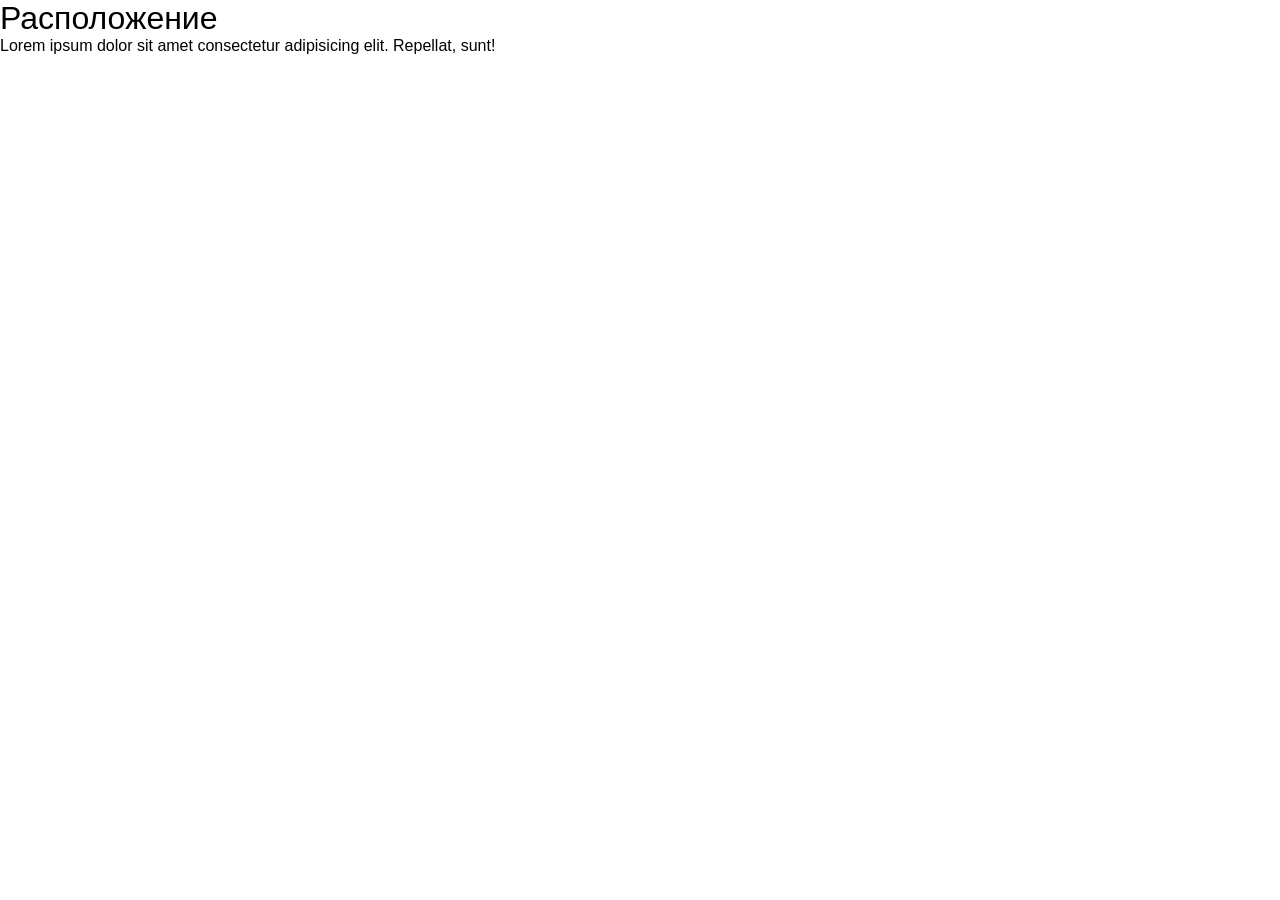
==== location.html @ bfa883aa "Инициализация проекта" ====
<!DOCTYPE html>
<html lang="en">
<head>
    <meta charset="UTF-8">
    <meta name="viewport" content="width=device-width, initial-scale=1.0">
    <title>Document</title>
    <link rel="stylesheet" href="css/style.min.css">
</head>
<body>
    <h1>Расположение</h1>
    Lorem ipsum dolor sit amet consectetur adipisicing elit. Repellat, sunt!
</body>
</html>
---- css/style.min.css ----
@font-face{font-family:"Montserrat";src:url("../assets/fontsMontserrat-Regular.eot");src:local("Montserrat Regular"),local("Montserrat-Regular"),url("../assets/fontsMontserrat-Regular.eot?#iefix") format("embedded-opentype"),url("../assets/fontsMontserrat-Regular.woff2") format("woff2"),url("../assets/fontsMontserrat-Regular.woff") format("woff"),url("../assets/fontsMontserrat-Regular.ttf") format("truetype");font-weight:normal;font-style:normal}@font-face{font-family:"Montserrat";src:url("../assets/fontsMontserrat-Bold.eot");src:local("Montserrat Bold"),local("Montserrat-Bold"),url("../assets/fontsMontserrat-Bold.eot?#iefix") format("embedded-opentype"),url("../assets/fontsMontserrat-Bold.woff2") format("woff2"),url("../assets/fontsMontserrat-Bold.woff") format("woff"),url("../assets/fontsMontserrat-Bold.ttf") format("truetype");font-weight:bold;font-style:normal}@font-face{font-family:"Montserrat";src:url("../assets/fontsMontserrat-Medium.eot");src:local("Montserrat Medium"),local("Montserrat-Medium"),url("../assets/fontsMontserrat-Medium.eot?#iefix") format("embedded-opentype"),url("../assets/fontsMontserrat-Medium.woff2") format("woff2"),url("../assets/fontsMontserrat-Medium.woff") format("woff"),url("../assets/fontsMontserrat-Medium.ttf") format("truetype");font-weight:500;font-style:normal}@font-face{font-family:"Montserrat";src:url("../assets/fontsMontserrat-SemiBold.eot");src:local("Montserrat SemiBold"),local("Montserrat-SemiBold"),url("../assets/fontsMontserrat-SemiBold.eot?#iefix") format("embedded-opentype"),url("../assets/fontsMontserrat-SemiBold.woff2") format("woff2"),url("../assets/fontsMontserrat-SemiBold.woff") format("woff"),url("../assets/fontsMontserrat-SemiBold.ttf") format("truetype");font-weight:600;font-style:normal}*{margin:0;padding:0;font-family:Montserrat,sans-serif;font-weight:normal;box-sizing:border-box}/*# sourceMappingURL=style.min.css.map */
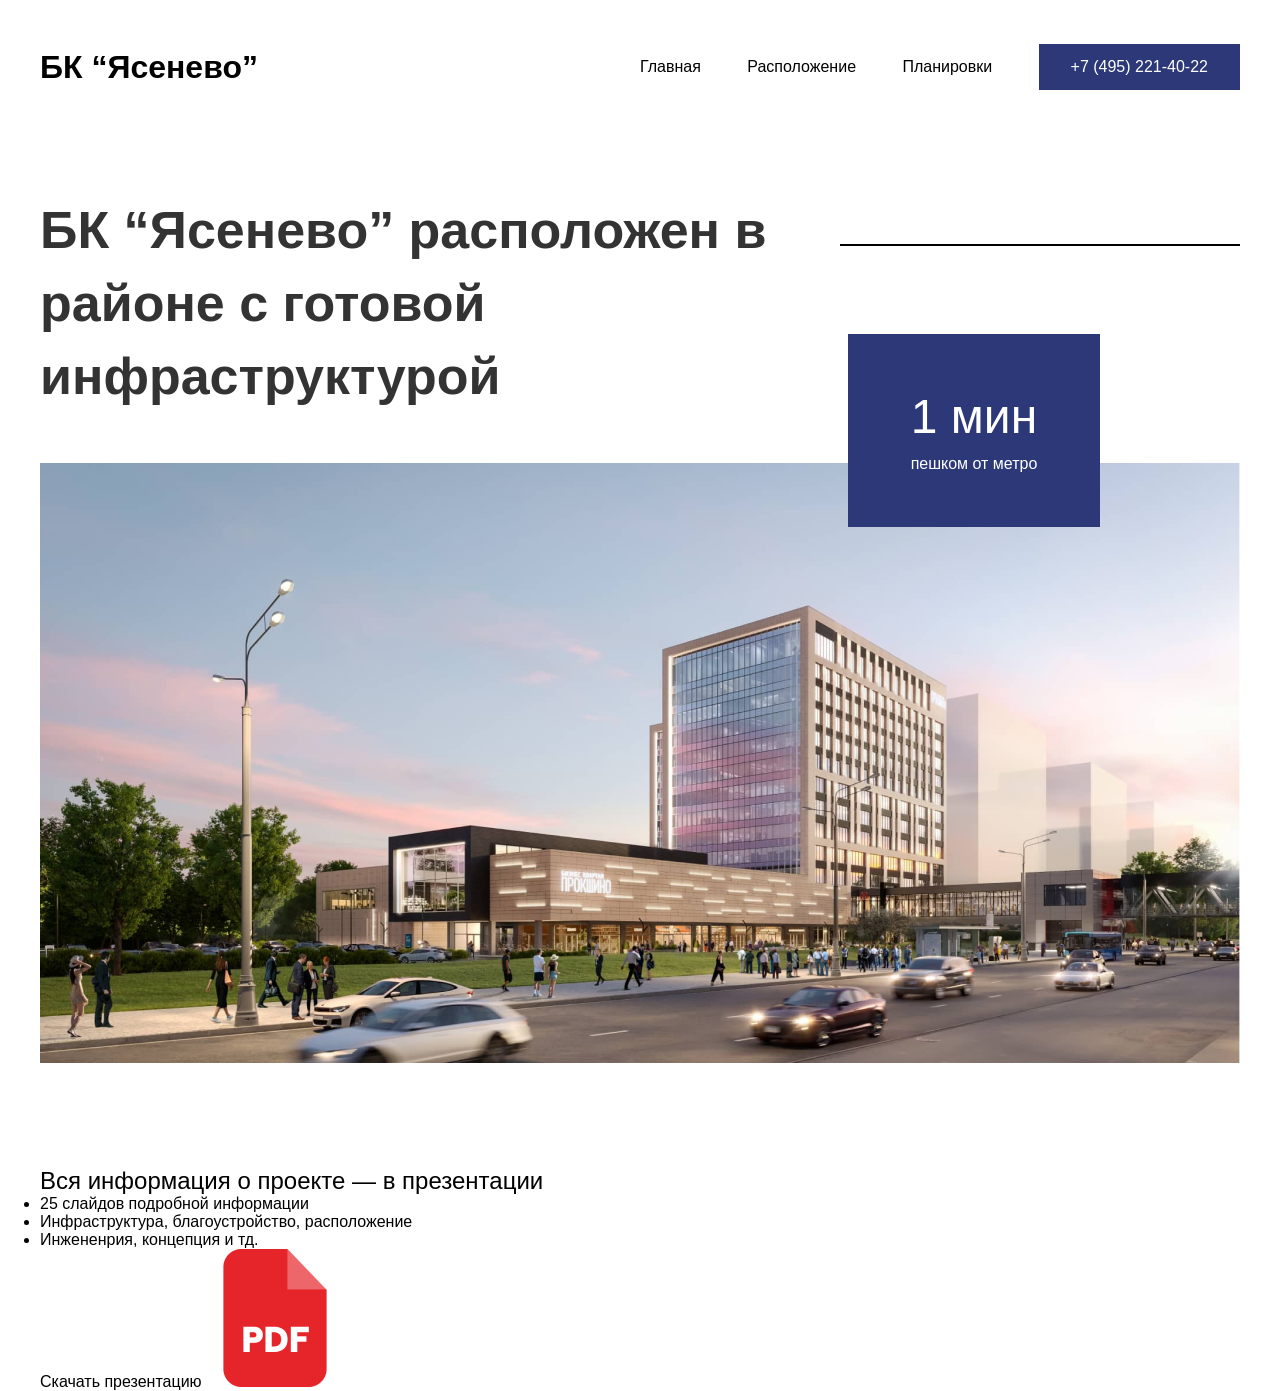
==== commit 26b6ba62: "готовый header и hero" ====
--- a/location.html
+++ b/location.html
@@ -3,11 +3,57 @@
 <head>
     <meta charset="UTF-8">
     <meta name="viewport" content="width=device-width, initial-scale=1.0">
-    <title>Document</title>
     <link rel="stylesheet" href="css/style.min.css">
+    <link rel="stylesheet" href="css/header.min.css">
+    <link rel="stylesheet" href="css/hero.min.css">
+  <title>БК “Ясенево” | Главная</title>
 </head>
 <body>
-    <h1>Расположение</h1>
-    Lorem ipsum dolor sit amet consectetur adipisicing elit. Repellat, sunt!
+  <div class="wrapper">
+    <header>
+      <div class="container">
+        <div class="header">
+          <a href="index.html" class="header__logo">БК “Ясенево”</a>
+          <nav>
+            <ul class="nav">
+              <li class="nav__item"><a href="index.html">Главная</a></li>
+              <li class="nav__item"><a href="location.html">Расположение</a></li>
+              <li class="nav__item"><a href="plans.html">Планировки</a></li>
+              <li class="nav__item nav__item_button">
+                <a href="tel:+74952214022">
+                  <span>+7 (495) 221-40-22</span>
+                  <img class="nav__item__image" src="assets/images/phone.png" alt="">
+                </a>
+              </li>
+            </ul>
+          </nav>
+        </div>
+      </div>
+    </header>
+    <main>
+      <div class="container">
+        <section class="hero">
+          <h1 class="hero__title hero__title_smaller">БК “Ясенево” расположен в районе с готовой инфраструктурой</h1>
+          <div class="hero__parametrs">
+            <div class="hero__parametrs__item">
+              <span><strong>1 мин</strong></span>
+              <span>пешком от метро</span>
+            </div>
+          </div>
+          <img class="hero__image" src="assets/images/Mask group-1.png" alt="Бизнес квартал">
+        </section>
+        <section class="pdf">
+          <h2 class="pdf__title">Вся информация о проекте — в презентации</h2>
+          <ul>
+            <li>25 слайдов подробной информации</li>
+            <li>Инфраструктура, благоустройство, расположение</li>
+            <li>Инжененрия, концепция и тд.</li>
+          </ul>
+          <a href="/assets/Obrazets-polnogo-dizai-n-proekta-1.pdf" class="pdf__link pdf__link_button">Скачать презентацию</a>
+          <img src="assets/images/image 6.png" alt="" class="pdf__image">
+        </section>
+      </div>
+    </main>
+  </div>
 </body>
 </html>
--- a/css/style.min.css
+++ b/css/style.min.css
@@ -1 +1 @@
-@font-face{font-family:"Montserrat";src:url("../assets/fontsMontserrat-Regular.eot");src:local("Montserrat Regular"),local("Montserrat-Regular"),url("../assets/fontsMontserrat-Regular.eot?#iefix") format("embedded-opentype"),url("../assets/fontsMontserrat-Regular.woff2") format("woff2"),url("../assets/fontsMontserrat-Regular.woff") format("woff"),url("../assets/fontsMontserrat-Regular.ttf") format("truetype");font-weight:normal;font-style:normal}@font-face{font-family:"Montserrat";src:url("../assets/fontsMontserrat-Bold.eot");src:local("Montserrat Bold"),local("Montserrat-Bold"),url("../assets/fontsMontserrat-Bold.eot?#iefix") format("embedded-opentype"),url("../assets/fontsMontserrat-Bold.woff2") format("woff2"),url("../assets/fontsMontserrat-Bold.woff") format("woff"),url("../assets/fontsMontserrat-Bold.ttf") format("truetype");font-weight:bold;font-style:normal}@font-face{font-family:"Montserrat";src:url("../assets/fontsMontserrat-Medium.eot");src:local("Montserrat Medium"),local("Montserrat-Medium"),url("../assets/fontsMontserrat-Medium.eot?#iefix") format("embedded-opentype"),url("../assets/fontsMontserrat-Medium.woff2") format("woff2"),url("../assets/fontsMontserrat-Medium.woff") format("woff"),url("../assets/fontsMontserrat-Medium.ttf") format("truetype");font-weight:500;font-style:normal}@font-face{font-family:"Montserrat";src:url("../assets/fontsMontserrat-SemiBold.eot");src:local("Montserrat SemiBold"),local("Montserrat-SemiBold"),url("../assets/fontsMontserrat-SemiBold.eot?#iefix") format("embedded-opentype"),url("../assets/fontsMontserrat-SemiBold.woff2") format("woff2"),url("../assets/fontsMontserrat-SemiBold.woff") format("woff"),url("../assets/fontsMontserrat-SemiBold.ttf") format("truetype");font-weight:600;font-style:normal}*{margin:0;padding:0;font-family:Montserrat,sans-serif;font-weight:normal;box-sizing:border-box}/*# sourceMappingURL=style.min.css.map */+@font-face{font-family:"Montserrat";src:url("../assets/fontsMontserrat-Regular.eot");src:local("Montserrat Regular"),local("Montserrat-Regular"),url("../assets/fontsMontserrat-Regular.eot?#iefix") format("embedded-opentype"),url("../assets/fontsMontserrat-Regular.woff2") format("woff2"),url("../assets/fontsMontserrat-Regular.woff") format("woff"),url("../assets/fontsMontserrat-Regular.ttf") format("truetype");font-weight:normal;font-style:normal}@font-face{font-family:"Montserrat";src:url("../assets/fontsMontserrat-Bold.eot");src:local("Montserrat Bold"),local("Montserrat-Bold"),url("../assets/fontsMontserrat-Bold.eot?#iefix") format("embedded-opentype"),url("../assets/fontsMontserrat-Bold.woff2") format("woff2"),url("../assets/fontsMontserrat-Bold.woff") format("woff"),url("../assets/fontsMontserrat-Bold.ttf") format("truetype");font-weight:bold;font-style:normal}@font-face{font-family:"Montserrat";src:url("../assets/fontsMontserrat-Medium.eot");src:local("Montserrat Medium"),local("Montserrat-Medium"),url("../assets/fontsMontserrat-Medium.eot?#iefix") format("embedded-opentype"),url("../assets/fontsMontserrat-Medium.woff2") format("woff2"),url("../assets/fontsMontserrat-Medium.woff") format("woff"),url("../assets/fontsMontserrat-Medium.ttf") format("truetype");font-weight:500;font-style:normal}@font-face{font-family:"Montserrat";src:url("../assets/fontsMontserrat-SemiBold.eot");src:local("Montserrat SemiBold"),local("Montserrat-SemiBold"),url("../assets/fontsMontserrat-SemiBold.eot?#iefix") format("embedded-opentype"),url("../assets/fontsMontserrat-SemiBold.woff2") format("woff2"),url("../assets/fontsMontserrat-SemiBold.woff") format("woff"),url("../assets/fontsMontserrat-SemiBold.ttf") format("truetype");font-weight:600;font-style:normal}*{margin:0;padding:0;font-family:Montserrat,sans-serif;font-weight:normal;box-sizing:border-box}a{text-decoration:none;color:inherit}.container{width:1200px;margin:0 auto}@media screen and (max-width: 1279px)and (min-width: 768px){.container{width:90vw}}@media screen and (max-width: 767px){.container{width:auto;margin:0 15px}}.header{display:flex;align-items:center;justify-content:space-between;color:#000;margin-top:40px}.header__logo{font-weight:700;font-size:32px;line-height:170%}.nav{list-style:none;display:flex;align-items:center;justify-content:space-between;width:600px}.nav__item_button{color:#fff;padding:14px 32px;background:#2c3878}.nav__item__image{display:none}@media screen and (max-width: 1279px)and (min-width: 768px){.header__logo{font-size:20px}.nav{width:480px}.nav__item{font-size:14px}.nav__item:first-child{display:none}}@media screen and (max-width: 767px){.header{margin-top:15px}.header__logo{font-size:20px}.nav{width:auto}.nav__item{padding:12px 20px}.nav__item:not(:last-child){display:none}.nav__item span{display:none}.nav__item__image{display:block}}.hero{padding:100px 0;position:relative}.hero__title{font-weight:bold;font-size:72px;line-height:140%;max-width:760px;color:#333;margin-bottom:50px}.hero__title::after{position:absolute;content:"";top:150px;right:0;width:400px;height:2px;background:#000}.hero__title_smaller{font-size:52px}.hero__image{-o-object-fit:cover;object-fit:cover;width:100%;height:600px}.hero__parametrs{position:absolute;right:140px;top:240px;background:#2c3878;width:252px;display:flex;flex-direction:column;align-items:center;justify-content:space-around;padding-top:30px}.hero__parametrs__item{padding:40px 0;text-align:center}.hero__parametrs__item span{display:block;color:#fff;font-weight:400;font-size:16px;padding-bottom:10px;line-height:160%}.hero__parametrs__item strong{font-size:48px}.hero-nav{display:none}@media screen and (max-width: 1279px)and (min-width: 768px){.hero__image{height:400px}.hero__title{font-size:40px;max-width:480px;color:#333;margin-bottom:40px}.hero__title::after{top:130px;right:0;width:30vw}.hero__title_smaller{font-size:32px}.hero__parametrs{position:static;width:100%;flex-direction:row;justify-content:space-evenly}.hero__parametrs:not(.hero__parametrs_large){position:absolute;top:auto;right:0;height:160px;width:240px}.hero__parametrs__item{padding:30px 0}.hero__parametrs__item strong{font-size:40px}}@media screen and (max-width: 767px){.hero{padding:50px 0}.hero__image{height:200px}.hero__title{font-size:24px;max-width:100%;margin-bottom:20px}.hero__title::after{width:0}.hero__title_smaller{font-size:24px}.hero__parametrs{position:static;width:100%;flex-direction:row;justify-content:space-evenly;padding-top:15px}.hero__parametrs:not(.hero__parametrs_large){position:absolute;top:auto;right:0;height:90px;width:150px}.hero__parametrs__item{padding:20px 0}.hero__parametrs__item span{font-size:10px;padding-bottom:5px}.hero__parametrs__item strong{font-size:20px}.hero-nav{display:flex;width:100%;justify-content:space-between}.hero-nav .nav__item{font-size:14px;text-align:center;flex:1;display:block;margin:15px 5px}}/*# sourceMappingURL=style.min.css.map */
--- a/css/hero.min.css
+++ b/css/hero.min.css
@@ -0,0 +1 @@
+/*# sourceMappingURL=hero.min.css.map */
